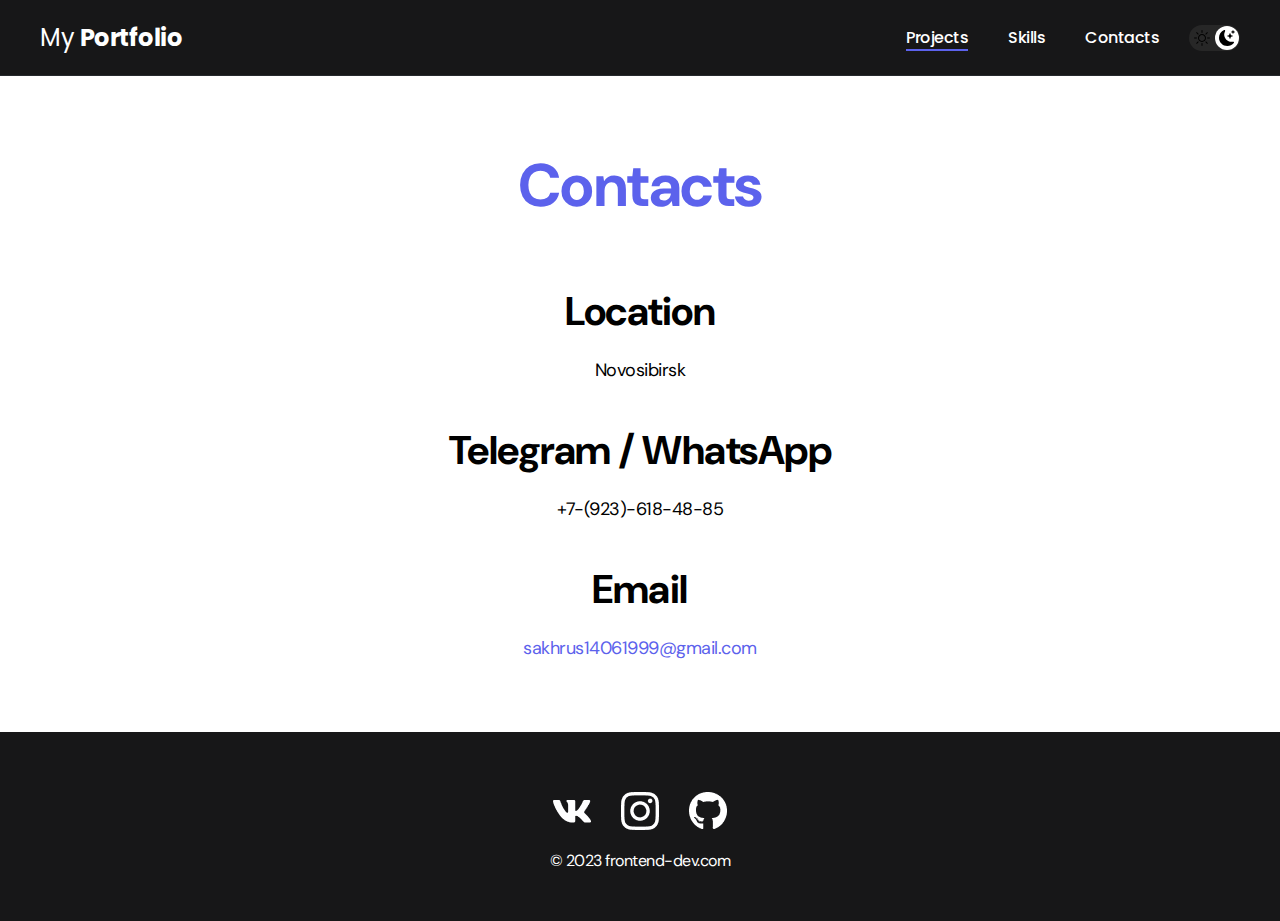
==== contacts.html @ 21ce43e5 "completed" ====
<!DOCTYPE html>
<html lang="en">
<head>
    <meta charset="UTF-8">
    <meta http-equiv="X-UA-Compatible" content="IE=edge">
    <meta name="viewport" content="width=device-width, initial-scale=1.0">
    <title>contacts</title>
    <link rel="stylesheet" href="./css/main.css">
    <link rel="stylesheet" href="./css/reset.css">
</head>
<body>
    <nav class="nav">
        <div class="container">
            <div class="nav-row">
                <a href="./index.html" class="logo">My <strong>Portfolio</strong></a>
                <button class="dark-mode-btn dark-mode-btn__active ">
                    <img class="dark-mode-btn__icon" src="./img/Sun.svg" alt="">
                    <img class="dark-mode-btn__icon"  src="./img/Moon.svg" alt="">
                </button>
                <ul class="nav-list">
                    <li class="nav-list__item"><a href="./index.html" class="nav-list__link nav-list__link--active" >Projects</a> </li>
                    <li class="nav-list__item"><a href="./skills.html" class="nav-list__link" >Skills</a> </li>
                    <li class="nav-list__item"><a href="./contacts.html" class="nav-list__link" >Contacts</a> </li>

                </ul>
            </div>
        </div>
    </nav>    
    <main class="section">
    <div class="container">
    <h1 class="title-1">Contacts</h1>
        <ul class="content-list">
            <li class="content-list__item">
                <h2 class="title-2">Location</h2>
                <p>Novosibirsk</p>
            </li>
            <li class="content-list__item">
                <h2 class="title-2">Telegram / WhatsApp</h2>
                <p><a href="tel:+79236184885"> +7-(923)-618-48-85 </a></p>
            </li>
            <li class="content-list__item">
                <h2 class="title-2">Email</h2>
                <p style="color: #5C62EC;" ><a href="mailto:sakhrus14061999@gmail.com"> sakhrus14061999@gmail.com</a></p>
            </li>
        </ul>
    </div>
    </main>


    <footer class="footer">
        <div class="container">
            <div class="footer-wraper">
            <ul class="social">
                <li class="sociat-item"><a href="https://vk.com/ruslansakh" target="_blank" ><img src="./img/vk.png" alt=""></a></li>
                <li class="sociat-item"><a href="" target="_blank" ><img src="./img/inst.png" alt=""></a></li>
                <li class="sociat-item"><a href="https://github.com/Kukusik8" target="_blank" ><img src="./img/git.png" alt=""></a></li>
            </ul>
        </div>
        <div class="foot-info">
            <p>© 2023 frontend-dev.com</p>
        </div>
        </div>
    </footer>
    <script src="../portfolio proj/index.js" ></script>
</body>
</html>
---- css/main.css ----
@import "./reset.css ";
@import url('https://fonts.googleapis.com/css2?family=DM+Sans:ital,wght@0,400;0,500;1,700&family=Poppins:wght@400;500;700&display=swap');


/*
font-family: 'DM Sans', sans-serif;
font-family: 'Poppins', sans-serif;
*/

:root {
    --black: #171718;
    --black-border:#26292D;
    --white:#FFF;
    --purple:#5C62EC;
    --orange: rgb(254,191,44);

    /* light mode */
    --page-bg:var(--white);
    --text-color:var(--black)

    /* cards */
   
    --project-card-text:var(--white);
   
}


.dark{
    /* dark mode page */
    --page-bg:#252526;
    --text-color:var(--white);
}

html,body {
    font-family: 'DM Sans', sans-serif; 
    letter-spacing: -0.5px;
    min-height: 100vh;


    /* light mode */
    background-color: var(--page-bg);
    color: var(--text-color);

}


.container {
    margin: 0 auto;
    padding:0px 15px;
    max-width :1200px;

}

/* Навигация */

.nav {
    padding: 20px 0px;
    border-bottom: 1px solid var(--black-border) ;
    background-color:var(--dark-bg);
    color:var(--white);

    --dark-bg:var(--black);
    --dark-border: var(--black-border);
    --header-text:var(--white);
    --accent:var(--purple);
}

.nav-row {
    display: flex;
    justify-content: space-between;
    align-items: center;
    column-gap: 30px;
    row-gap:20px;
    flex-wrap: wrap;
    justify-content: flex-end;
}

.logo {
    color: var(--header-text);
    font-size: 24px;
    font-family: 'Poppins', sans-serif;
    margin-right: auto;

}
.logo strong {
    font-weight: 700;
}

.nav-list{
    display: flex;
    align-items: center;
    column-gap: 40px;
    font-size: 16px;
    font-weight: 500;
    font-family: 'Poppins', sans-serif;
    flex-wrap: wrap;
    row-gap: 20px ;
    

}

.nav-list__link {
    color: var(--header-text);
    transition: opacity 0.4s ease-in-out;
    
}

.nav-list__link:hover {
    opacity: 0.75;
}



.nav-list__link--active {
    position: relative;
}


.nav-list__link--active::before {
    content: "";

    position: absolute;
    left: 0;
    top:100%;


    display: block;
    height: 2px;
    width: 100%;
    background-color:var(--purple) ;   
}

/* dark-mode-btn*/
.dark-mode-btn {
    position: relative;
display: flex;
justify-content: space-between;
padding: 5px;
width: 51px;
height: 26px;
background-color: #272727;
border-radius: 50px;
order:4;
}

.dark-mode-btn::before{
content:"";
display: block;
position: absolute;
top: 1px;
left:1px;
width: 24px;
height: 24px;

border-radius: 50%;
background-color: white ;
}


.dark-mode-btn__icon{
position: relative;
z-index:9;

transition: left 0.2s ease-in;
}

.dark-mode-btn__active::before{
left: 26px;
}






/* Header */

.header {
    padding: 40px 0px;
    background-color:#171718;
    color: #FFF;
    min-height: 695px;

    display: flex;
    justify-content: center;
    align-items: center;

    background-image: url('../img/header.png');
    background-repeat: no-repeat;
    background-size: auto;
    background-position: center center;
}

.header-wraper {
padding: 0 15px;
max-width: 660px;
}

.header_title{
    margin-bottom: 30px;
font-size: 40px;
font-weight: 700;
font-family: 'DM Sans', sans-serif;
line-height: 1.4;
}

.header_title strong {
    font-size: 60px;
    font-weight: 700;
}

.header_title em {
    font-style: normal;
    color: var(--accent);
    color: #5C62EC;
}

.header_title br {
    text-align: center;
}

.header_text{

margin-bottom: 40px;
font-size: 18px;
line-height: 1.33;
}

.header_text p + p {
    margin-top: 10px;
}

.btn {
height: 48px;
padding: 12px 28px;


border-radius: 5px;
background-color: #5C62EC;
color: white;
letter-spacing: 0.15;
font-size: 16px;
font-weight: 500;
transition: opacity 0.3s ease-in-out ;
}

.btn_center{
text-align: center;

}
.front{
    display:flex;
    justify-content: center;
    align-items: center;
}

.decription {
    display: flex;
    justify-content: center;
}



.btn:hover{
    opacity: 0.75;
    
}

.btn:active {
    position: relative;
    top: 2px; 
}

/* main section */


.section{
padding: 70px 0 ;
}

.title-1{
margin-bottom: 60px;

font-size: 60px;
font-weight: 700;
color: #5C62EC;
text-align: center;
}

.title-2 {
    margin-bottom: 20px;

    font-size: 40px;
    font-weight: 700;
    line-height: 1.3;
}

.projects{
display: flex;
justify-content: center;
flex-wrap: wrap;
column-gap: 30px;
row-gap: 30px;

}



/* .link:hover{ */
    /* box-shadow: 0 5px 15px rgba(0,0,0,0.3) */

/* } */

.link{
    box-shadow: 0 1px 2px rgba(0,0,0,0.15);
    /* transition: box-shadow 0.3s ease-in-out */
}

.project{
max-width: 370px;
background-color:black;
box-shadow: 0px 5px 35px rgba(0, 0 , 0, 0.25);
border-radius: 10px;

}

.project_img{
    border-radius: 10px;

}

.project__title{
        font-family: 'DM Sans', sans-serif;
        padding: 15px 20px 25px;
        font-weight: 700;
        font-size: 24px;
        line-height: 1.3;
        color:white;
    }


/* project detail  */

.project-details{
    max-width: 865px;
    margin: 0 auto;

    display: flex;
    flex-direction: column ;
    align-items: center ;
}

.project-details__cover {
    max-width: 100%;
    margin-bottom: 23px;
    border-radius: 10px;
    box-shadow:(0px 5px 35px rgba(0, 0, 0, 0.25));
}

.project-detail__desk{
    margin-bottom: 30px;
    font-weight: 700;
    font-size: 24px;
    line-height: 1.3;
    
}

.btn-outline:hover{
    opacity: 0.75;
    
    
}

.btn-outline:active {
    position: relative;
    top: 1px; 
}

.btn-outline {
    height: 24px;
    border-radius: 5px;
    padding: 12px 20px ;
    border: 1px solid black;
    color: #171718;
    background-color: white;
    
    display: flex;
    align-items: center;
    column-gap: 10px;

    transition: opacity 0.5s ease-in-out;

}


    .footer{
        margin-top: auto;
        padding: 60px 0 50px;
        background-color: #171718;
        color:#FFF;
        
    }


.footer-wraper {
    display: flex;
    flex-direction: column;
    align-items: center;
    row-gap: 27px;;
}

    .social{
        display: flex;
        column-gap: 30px;
        align-items: center;       
    }

    .foot-info {
        margin-top: 20px;
        text-align: center;
    }


    /* skills */
    /* Font
    DM Sans
    Weight
    400
    Size
    18px
    Line height
    27px
    Letter
    -0.5 px
    Align
    Center */
    .project-skills__desk{
        margin-bottom: 122px;
        font-family: 'DM Sans', sans-serif;
        font-weight: 400;
        font-size: 18px;
        line-height: 27px;
        letter-spacing: -0.5;
    
    }

    .skills__footer{
        padding-top: 30px;
        padding-bottom: px;
    }

    .social__skills{
        margin-top: 10px;
    }


    .content-list {
        margin: 0 auto;
        max-width: 570px;
        display: flex;
        flex-direction: column;
        align-items: center;
        row-gap: 40px;
        text-align: center;
    }
    
    .content-list a {
        color: var(--accent);
    }
    
    .content-list__item {
        font-size: 18px;
        line-height: 1.5;
    }
    
    .content-list__item p + p {
        margin-top: 0.5em;
    }

    @media (max-width:620px){
        .header {
            min-height: unset;
        }

        .header_title {
            font-size: 30px;

        }
        .header_title strong{
            font-size: 40px;;
        }
        .section {
            padding: 40px;
        }
        .title-1 {
            margin-bottom: 30px;
            font-size: 40px;
            
        }
        .project {
            justify-content: center;
        }
        .project__title {
            font-size: 18px;
   }
   .footer {
    padding: 40px 0 30px;
   }
   .sociat-item{
    width: 28px;
    column-gap: 20px;
   }
   .footer__wraper {
    row-gap: 20px;
    height: 100%;
   }
   .title-2{
    font-size: 30px;
    margin: 10px;
   }
   .project-detail__desk {
    font-size: 20px;
    line-height: 1.3;
}
.nav-row{
    justify-content: space-between;
}
.dark-mode-btn {
    order:0;
}
}
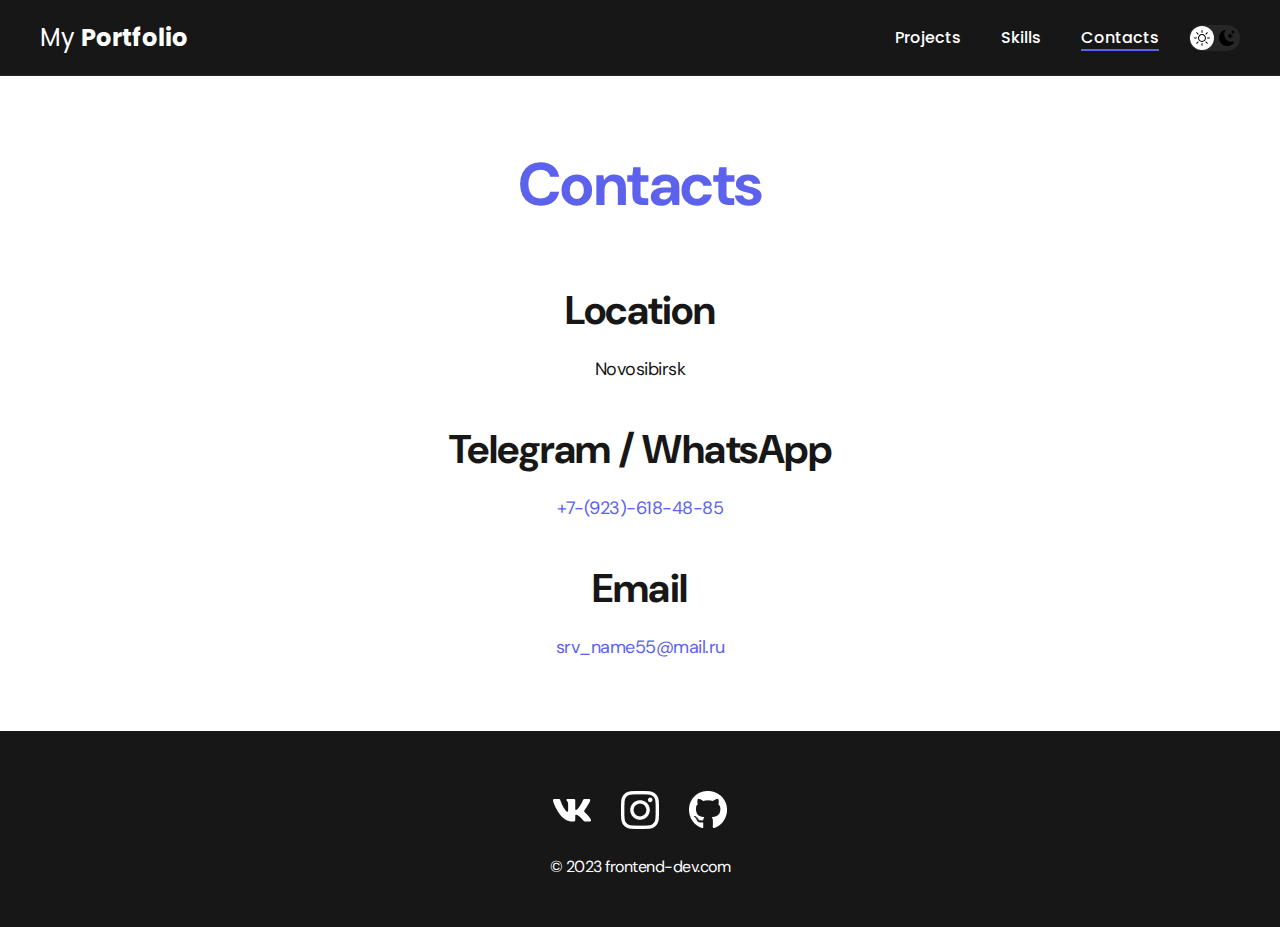
==== commit ca51da7a: "portfolio" ====
--- a/contacts.html
+++ b/contacts.html
@@ -6,21 +6,22 @@
     <meta name="viewport" content="width=device-width, initial-scale=1.0">
     <title>contacts</title>
     <link rel="stylesheet" href="./css/main.css">
-    <link rel="stylesheet" href="./css/reset.css">
 </head>
 <body>
     <nav class="nav">
         <div class="container">
             <div class="nav-row">
                 <a href="./index.html" class="logo">My <strong>Portfolio</strong></a>
-                <button class="dark-mode-btn dark-mode-btn__active ">
-                    <img class="dark-mode-btn__icon" src="./img/Sun.svg" alt="">
-                    <img class="dark-mode-btn__icon"  src="./img/Moon.svg" alt="">
+
+                <button class="dark-mode-btn">
+                    <img class="dark-mode-btn__icon" src="./img/Sun.svg" alt="Light mode">
+                    <img class="dark-mode-btn__icon"  src="./img/Moon.svg" alt="Dark mode">
                 </button>
+
                 <ul class="nav-list">
-                    <li class="nav-list__item"><a href="./index.html" class="nav-list__link nav-list__link--active" >Projects</a> </li>
+                    <li class="nav-list__item"><a href="./index.html" class="nav-list__link" >Projects</a> </li>
                     <li class="nav-list__item"><a href="./skills.html" class="nav-list__link" >Skills</a> </li>
-                    <li class="nav-list__item"><a href="./contacts.html" class="nav-list__link" >Contacts</a> </li>
+                    <li class="nav-list__item"><a href="./contacts.html" class="nav-list__link nav-list__link--active" >Contacts</a> </li>
 
                 </ul>
             </div>
@@ -31,7 +32,7 @@
     <h1 class="title-1">Contacts</h1>
         <ul class="content-list">
             <li class="content-list__item">
-                <h2 class="title-2">Location</h2>
+                <h2 class="title-2" >Location</h2>
                 <p>Novosibirsk</p>
             </li>
             <li class="content-list__item">
@@ -40,7 +41,7 @@
             </li>
             <li class="content-list__item">
                 <h2 class="title-2">Email</h2>
-                <p style="color: #5C62EC;" ><a href="mailto:sakhrus14061999@gmail.com"> sakhrus14061999@gmail.com</a></p>
+                <p><a href="mailto:srv_name55@mail.ru">srv_name55@mail.ru</a></p>
             </li>
         </ul>
     </div>
@@ -49,16 +50,17 @@
 
     <footer class="footer">
         <div class="container">
-            <div class="footer-wraper">
+            <div class="footer__wrapper">
             <ul class="social">
-                <li class="sociat-item"><a href="https://vk.com/ruslansakh" target="_blank" ><img src="./img/vk.png" alt=""></a></li>
-                <li class="sociat-item"><a href="" target="_blank" ><img src="./img/inst.png" alt=""></a></li>
-                <li class="sociat-item"><a href="https://github.com/Kukusik8" target="_blank" ><img src="./img/git.png" alt=""></a></li>
+                <li class="social__item"><a href="https://vk.com/ruslansakh" target="_blank" ><img src="./img/vk.png" alt="Vk"></a></li>
+                <li class="social__item"><a href="" target="_blank" ><img src="./img/inst.png" alt="Inst"></a></li>
+                <li class="social__item"><a href="https://github.com/Kukusik8" target="_blank" ><img src="./img/git.png" alt="Git"></a></li>
             </ul>
-        </div>
-        <div class="foot-info">
+       
+        <div class="copyright">
             <p>© 2023 frontend-dev.com</p>
         </div>
+    </div>
         </div>
     </footer>
     <script src="../portfolio proj/index.js" ></script>
--- a/css/main.css
+++ b/css/main.css
@@ -1,535 +1,519 @@
-@import "./reset.css ";
-@import url('https://fonts.googleapis.com/css2?family=DM+Sans:ital,wght@0,400;0,500;1,700&family=Poppins:wght@400;500;700&display=swap');
-
+@import "./reset.css";
+@import url('https://fonts.googleapis.com/css2?family=DM+Sans:wght@400;500;700&family=Poppins:wght@400;500;700&display=swap');
 
 /*
 font-family: 'DM Sans', sans-serif;
 font-family: 'Poppins', sans-serif;
 */
 
+/* * {
+    border: 1px solid red;
+} */
+
 :root {
+    --blackpure: #000;
     --black: #171718;
-    --black-border:#26292D;
-    --white:#FFF;
-    --purple:#5C62EC;
-    --orange: rgb(254,191,44);
-
-    /* light mode */
-    --page-bg:var(--white);
-    --text-color:var(--black)
-
-    /* cards */
-   
-    --project-card-text:var(--white);
-   
-}
-
-
-.dark{
-    /* dark mode page */
-    --page-bg:#252526;
-    --text-color:var(--white);
-}
-
-html,body {
-    font-family: 'DM Sans', sans-serif; 
+    --black-border: #26292D;
+    --white: #fff;
+    --purple: #5C62EC;
+
+    --text-color: var(--black);
+
+    --dark-bg: var(--black);
+    --dark-border: var(--black-border);
+    --header-text: var(--white);
+    --accent: var(--purple);
+
+    /* Light mode */
+    --page-bg: var(--white);
+    --text-color: var(--black);
+
+    --title-1: var(--accent);
+
+    --project-card-bg: var(--white);
+    --project-card-text: var(--black);
+    --box-shadow: 0px 5px 35px rgba(0, 0, 0, 0.25);
+}
+
+.dark {
+     /* Dark mode */
+    --page-bg: #252526;
+    --text-color: var(--white);
+
+    --title-1: var(--white);
+
+    --project-card-bg: var(--black);
+    --project-card-text: var(--white);
+    --box-shadow: 0px 5px 35px rgba(0, 0, 0, 0.8);
+}
+
+html, body {
+    display: flex;
+    flex-direction: column;
+    min-height: 100vh;
+
+    font-family: 'DM Sans', sans-serif;
     letter-spacing: -0.5px;
-    min-height: 100vh;
-
-
-    /* light mode */
+
+    /* Light mode */
     background-color: var(--page-bg);
     color: var(--text-color);
-
-}
-
+}
+
+/* General */
 
 .container {
     margin: 0 auto;
-    padding:0px 15px;
-    max-width :1200px;
-
-}
-
-/* Навигация */
+    padding: 0 15px;
+    max-width: 1200px;
+}
+
+.none {
+    display: none !important;
+}
+
+.section {
+    padding: 70px 0;
+}
+
+.title-1 {
+    margin-bottom: 60px;
+
+    font-size: 60px;
+    font-weight: 700;
+    line-height: 1.3;
+    color: var(--title-1);
+    text-align: center;
+}
+
+.title-2 {
+    margin-bottom: 20px;
+
+    font-size: 40px;
+    font-weight: 700;
+    line-height: 1.3;
+}
+
+/* Nav */
 
 .nav {
-    padding: 20px 0px;
-    border-bottom: 1px solid var(--black-border) ;
-    background-color:var(--dark-bg);
-    color:var(--white);
-
-    --dark-bg:var(--black);
-    --dark-border: var(--black-border);
-    --header-text:var(--white);
-    --accent:var(--purple);
+    padding: 20px 0;
+    border-bottom: 1px solid var(--dark-border);
+    background-color: var(--dark-bg);
+    color: var(--header-text);
+    letter-spacing: normal;
 }
 
 .nav-row {
     display: flex;
-    justify-content: space-between;
+    justify-content: flex-end;
     align-items: center;
     column-gap: 30px;
-    row-gap:20px;
+    row-gap: 20px;
     flex-wrap: wrap;
-    justify-content: flex-end;
 }
 
 .logo {
+    margin-right: auto;
     color: var(--header-text);
     font-size: 24px;
     font-family: 'Poppins', sans-serif;
-    margin-right: auto;
-
-}
+}
+
 .logo strong {
     font-weight: 700;
 }
 
-.nav-list{
-    display: flex;
+.nav-list {
+    display: flex;
+    flex-wrap: wrap;
+    row-gap: 10px;
     align-items: center;
     column-gap: 40px;
     font-size: 16px;
     font-weight: 500;
     font-family: 'Poppins', sans-serif;
-    flex-wrap: wrap;
-    row-gap: 20px ;
-    
-
 }
 
 .nav-list__link {
     color: var(--header-text);
-    transition: opacity 0.4s ease-in-out;
-    
+    transition: opacity 0.2s ease-in;
 }
 
 .nav-list__link:hover {
-    opacity: 0.75;
-}
-
-
+    opacity: 0.8;
+}
 
 .nav-list__link--active {
     position: relative;
 }
 
-
 .nav-list__link--active::before {
     content: "";
 
     position: absolute;
     left: 0;
-    top:100%;
-
+    top: 100%;
 
     display: block;
     height: 2px;
     width: 100%;
-    background-color:var(--purple) ;   
-}
-
-/* dark-mode-btn*/
+    background-color: var(--accent);
+}
+
+/* Dark mode btn */
+
 .dark-mode-btn {
+    order: 9;
+
     position: relative;
-display: flex;
-justify-content: space-between;
-padding: 5px;
-width: 51px;
-height: 26px;
-background-color: #272727;
-border-radius: 50px;
-order:4;
-}
-
-.dark-mode-btn::before{
-content:"";
-display: block;
-position: absolute;
-top: 1px;
-left:1px;
-width: 24px;
-height: 24px;
-
-border-radius: 50%;
-background-color: white ;
-}
-
-
-.dark-mode-btn__icon{
-position: relative;
-z-index:9;
-
-transition: left 0.2s ease-in;
-}
-
-.dark-mode-btn__active::before{
-left: 26px;
-}
-
-
-
-
-
+    display: flex;
+    justify-content: space-between;
+
+    width: 51px;
+    height: 26px;
+    padding: 5px;
+
+    border-radius: 50px;
+    background-color: #272727;
+}
+
+.dark-mode-btn::before {
+    content: "";
+
+    position: absolute;
+    top: 1px;
+    left: 1px;
+
+    display: block;
+    width: 24px;
+    height: 24px;
+
+    border-radius: 50%;
+    background-color: var(--white);
+
+    transition: left 0.2s ease-in;
+}
+
+.dark-mode-btn--active::before {
+    left: 26px;
+}
+
+.dark-mode-btn__icon {
+    position: relative;
+    z-index: 9;
+}
 
 /* Header */
 
 .header {
-    padding: 40px 0px;
-    background-color:#171718;
-    color: #FFF;
+    padding: 40px 0;
     min-height: 695px;
 
     display: flex;
     justify-content: center;
     align-items: center;
 
-    background-image: url('../img/header.png');
+    background-color: var(--dark-bg);
+    background-image: url('./../img/header-bg.png');
     background-repeat: no-repeat;
     background-size: auto;
     background-position: center center;
-}
-
-.header-wraper {
-padding: 0 15px;
-max-width: 660px;
-}
-
-.header_title{
-    margin-bottom: 30px;
-font-size: 40px;
-font-weight: 700;
-font-family: 'DM Sans', sans-serif;
-line-height: 1.4;
-}
-
-.header_title strong {
+
+    color: var(--header-text);
+    text-align: center;
+}
+
+.header__wrapper {
+    padding: 0 15px;
+    max-width: 660px;
+}
+
+.header__title {
+    margin-bottom: 20px;
+    font-size: 40px;
+    font-weight: 700;
+    line-height: 1.4;
+}
+
+.header__title strong {
     font-size: 60px;
     font-weight: 700;
 }
 
-.header_title em {
+.header__title em {
     font-style: normal;
     color: var(--accent);
-    color: #5C62EC;
-}
-
-.header_title br {
+}
+
+.header__text {
+    margin-bottom: 40px;
+    font-size: 18px;
+    line-height: 1.333;
+}
+
+.header__text p + p{
+    margin-top: 0.5em;
+}
+
+/* Btn */
+.cv-btn{
+
+}
+
+.btn {
+    display: inline-block;
+    height: 20px;
+    padding: 12px 24px;
+    margin: 0 auto;
+    border-radius: 5px;
+    background-color: var(--accent);
+    color: var(--white);
     text-align: center;
-}
-
-.header_text{
-
-margin-bottom: 40px;
-font-size: 18px;
-line-height: 1.33;
-}
-
-.header_text p + p {
-    margin-top: 10px;
-}
-
-.btn {
-height: 48px;
-padding: 12px 28px;
-
-
-border-radius: 5px;
-background-color: #5C62EC;
-color: white;
-letter-spacing: 0.15;
-font-size: 16px;
-font-weight: 500;
-transition: opacity 0.3s ease-in-out ;
-}
-
-.btn_center{
-text-align: center;
-
-}
-.front{
-    display:flex;
-    justify-content: center;
-    align-items: center;
-}
-
-.decription {
-    display: flex;
-    justify-content: center;
-}
-
-
-
-.btn:hover{
-    opacity: 0.75;
-    
+    font-size: 16px;
+    font-weight: 500;
+
+    transition: opacity 0.2s ease-in;
+
+}
+
+.btn:hover {
+    opacity: 0.8;
 }
 
 .btn:active {
     position: relative;
-    top: 2px; 
-}
-
-/* main section */
-
-
-.section{
-padding: 70px 0 ;
-}
-
-.title-1{
-margin-bottom: 60px;
-
-font-size: 60px;
-font-weight: 700;
-color: #5C62EC;
-text-align: center;
-}
-
-.title-2 {
-    margin-bottom: 20px;
-
-    font-size: 40px;
-    font-weight: 700;
+    top: 1px;
+}
+
+/* Btn outline */
+
+.btn-outline {
+    display: flex;
+    column-gap: 10px;
+    align-items: center;
+
+    height: 48px;
+    padding: 12px 20px;
+
+    border-radius: 5px;
+    border: 1px solid var(--blackpure);
+    background-color: var(--white);
+    color: var(--blackpure);
+
+    transition: opacity 0.2s ease-in;
+}
+
+.btn-outline:hover {
+    opacity: 0.8;
+}
+
+.btn-outline:active {
+    position: relative;
+    top: 1px;
+}
+
+/* Projects  */
+
+.projects {
+    display: flex;
+    justify-content: center;
+    flex-wrap: wrap;
+    column-gap: 30px;
+    row-gap: 30px;
+}
+
+.project {
+    max-width: 370px;
+    background-color: var(--project-card-bg);
+    box-shadow: var(--box-shadow);
+    border-radius: 10px;
+}
+
+.project__img {
+    border-radius: 10px;
+}
+
+.project__title {
+    padding: 15px 20px 25px;
+    font-weight: 700;
+    font-size: 24px;
     line-height: 1.3;
-}
-
-.projects{
-display: flex;
-justify-content: center;
-flex-wrap: wrap;
-column-gap: 30px;
-row-gap: 30px;
-
-}
-
-
-
-/* .link:hover{ */
-    /* box-shadow: 0 5px 15px rgba(0,0,0,0.3) */
-
-/* } */
-
-.link{
-    box-shadow: 0 1px 2px rgba(0,0,0,0.15);
-    /* transition: box-shadow 0.3s ease-in-out */
-}
-
-.project{
-max-width: 370px;
-background-color:black;
-box-shadow: 0px 5px 35px rgba(0, 0 , 0, 0.25);
-border-radius: 10px;
-
-}
-
-.project_img{
-    border-radius: 10px;
-
-}
-
-.project__title{
-        font-family: 'DM Sans', sans-serif;
-        padding: 15px 20px 25px;
-        font-weight: 700;
-        font-size: 24px;
-        line-height: 1.3;
-        color:white;
-    }
-
-
-/* project detail  */
-
-.project-details{
+    color: var(--project-card-text);
+}
+
+/* Project details */
+
+.project-details {
+    margin: 0 auto;
     max-width: 865px;
-    margin: 0 auto;
-
-    display: flex;
-    flex-direction: column ;
-    align-items: center ;
+
+    display: flex;
+    flex-direction: column;
+    align-items: center;
+
+    text-align: center;
 }
 
 .project-details__cover {
     max-width: 100%;
-    margin-bottom: 23px;
+    margin-bottom: 40px;
+
+    box-shadow: 0px 5px 35px rgba(0, 0, 0, 0.25);
     border-radius: 10px;
-    box-shadow:(0px 5px 35px rgba(0, 0, 0, 0.25));
-}
-
-.project-detail__desk{
+}
+
+.project-details__desc {
     margin-bottom: 30px;
+
     font-weight: 700;
     font-size: 24px;
     line-height: 1.3;
-    
-}
-
-.btn-outline:hover{
-    opacity: 0.75;
-    
-    
-}
-
-.btn-outline:active {
-    position: relative;
-    top: 1px; 
-}
-
-.btn-outline {
-    height: 24px;
-    border-radius: 5px;
-    padding: 12px 20px ;
-    border: 1px solid black;
-    color: #171718;
-    background-color: white;
-    
-    display: flex;
-    align-items: center;
-    column-gap: 10px;
-
-    transition: opacity 0.5s ease-in-out;
-
-}
-
-
-    .footer{
-        margin-top: auto;
-        padding: 60px 0 50px;
-        background-color: #171718;
-        color:#FFF;
-        
-    }
-
-
-.footer-wraper {
+}
+
+/* Content list */
+
+.content-list {
+    margin: 0 auto;
+    max-width: 570px;
     display: flex;
     flex-direction: column;
     align-items: center;
-    row-gap: 27px;;
-}
-
-    .social{
-        display: flex;
-        column-gap: 30px;
-        align-items: center;       
-    }
-
-    .foot-info {
-        margin-top: 20px;
+    row-gap: 40px;
+    text-align: center;
+}
+
+.content-list a {
+    color: var(--accent);
+}
+
+.content-list__item {
+        /* display: flex;
+        justify-content: center; */
         text-align: center;
-    }
-
-
-    /* skills */
-    /* Font
-    DM Sans
-    Weight
-    400
-    Size
-    18px
-    Line height
-    27px
-    Letter
-    -0.5 px
-    Align
-    Center */
-    .project-skills__desk{
-        margin-bottom: 122px;
-        font-family: 'DM Sans', sans-serif;
-        font-weight: 400;
-        font-size: 18px;
-        line-height: 27px;
-        letter-spacing: -0.5;
-    
-    }
-
-    .skills__footer{
-        padding-top: 30px;
-        padding-bottom: px;
-    }
-
-    .social__skills{
-        margin-top: 10px;
-    }
-
+    font-size: 18px;
+    line-height: 1.5;
+}
+
+.content-list__item p + p {
+    margin-top: 0.5em;
+}
+
+/* Footer */
+
+.footer {
+    margin-top: auto;
+    padding: 60px 0 50px;
+    background-color: var(--dark-bg);
+    color: var(--header-text);
+}
+
+.footer__wrapper {
+    display: flex;
+    flex-direction: column;
+    align-items: center;
+    row-gap: 27px;
+}
+
+.social {
+    display: flex;
+    column-gap: 30px;
+    align-items: center;
+}
+
+.copyright {
+    font-size: 16px;
+}
+
+.copyright p + p {
+    margin-top: 0.5em;
+}
+
+@media (max-width: 620px) {
+
+    /* Header  */
+
+    .header {
+        min-height: unset;
+    }
+
+    .header__title {
+        font-size: 30px;
+    }
+
+    .header__title strong {
+        font-size: 40px;
+    }
+
+    /* Nav */
+
+    .nav-row {
+        justify-content: space-between;
+    }
+
+    .dark-mode-btn {
+        order: 0;
+    }
+
+    /* General */
+
+    .section {
+        padding: 40px 0;
+    }
+
+    .title-1 {
+        margin-bottom: 30px;
+        font-size: 40px;
+    }
+
+    .title-2 {
+        margin-bottom: 10px;
+        font-size: 30px;
+    }
+
+  
+
+    /* Projects */
+
+    .project__title {
+        font-size: 22px;
+    }
+
+    /* Project page */
+
+    .project-details__desc {
+        margin-bottom: 20px;
+        font-size: 22px;
+    }
+
+    /* Content List */
 
     .content-list {
-        margin: 0 auto;
-        max-width: 570px;
-        display: flex;
-        flex-direction: column;
-        align-items: center;
-        row-gap: 40px;
-        text-align: center;
-    }
-    
-    .content-list a {
-        color: var(--accent);
-    }
-    
+        row-gap: 20px;
+    }
+
     .content-list__item {
-        font-size: 18px;
-        line-height: 1.5;
-    }
-    
-    .content-list__item p + p {
-        margin-top: 0.5em;
-    }
-
-    @media (max-width:620px){
-        .header {
-            min-height: unset;
-        }
-
-        .header_title {
-            font-size: 30px;
-
-        }
-        .header_title strong{
-            font-size: 40px;;
-        }
-        .section {
-            padding: 40px;
-        }
-        .title-1 {
-            margin-bottom: 30px;
-            font-size: 40px;
-            
-        }
-        .project {
-            justify-content: center;
-        }
-        .project__title {
-            font-size: 18px;
-   }
-   .footer {
-    padding: 40px 0 30px;
-   }
-   .sociat-item{
-    width: 28px;
-    column-gap: 20px;
-   }
-   .footer__wraper {
-    row-gap: 20px;
-    height: 100%;
-   }
-   .title-2{
-    font-size: 30px;
-    margin: 10px;
-   }
-   .project-detail__desk {
-    font-size: 20px;
-    line-height: 1.3;
-}
-.nav-row{
-    justify-content: space-between;
-}
-.dark-mode-btn {
-    order:0;
-}
-}
-
-
-
-
+        font-size: 16px;
+    }
+
+    /* Footer */
+
+    .footer {
+        padding: 40px 0 30px;
+    }
+
+    .footer__wrapper {
+        row-gap: 20px;
+    }
+
+    /* Social */
+
+    .social {
+        column-gap: 20px;
+    }
+
+    .social__item {
+        width: 28px;
+    }
+
+}